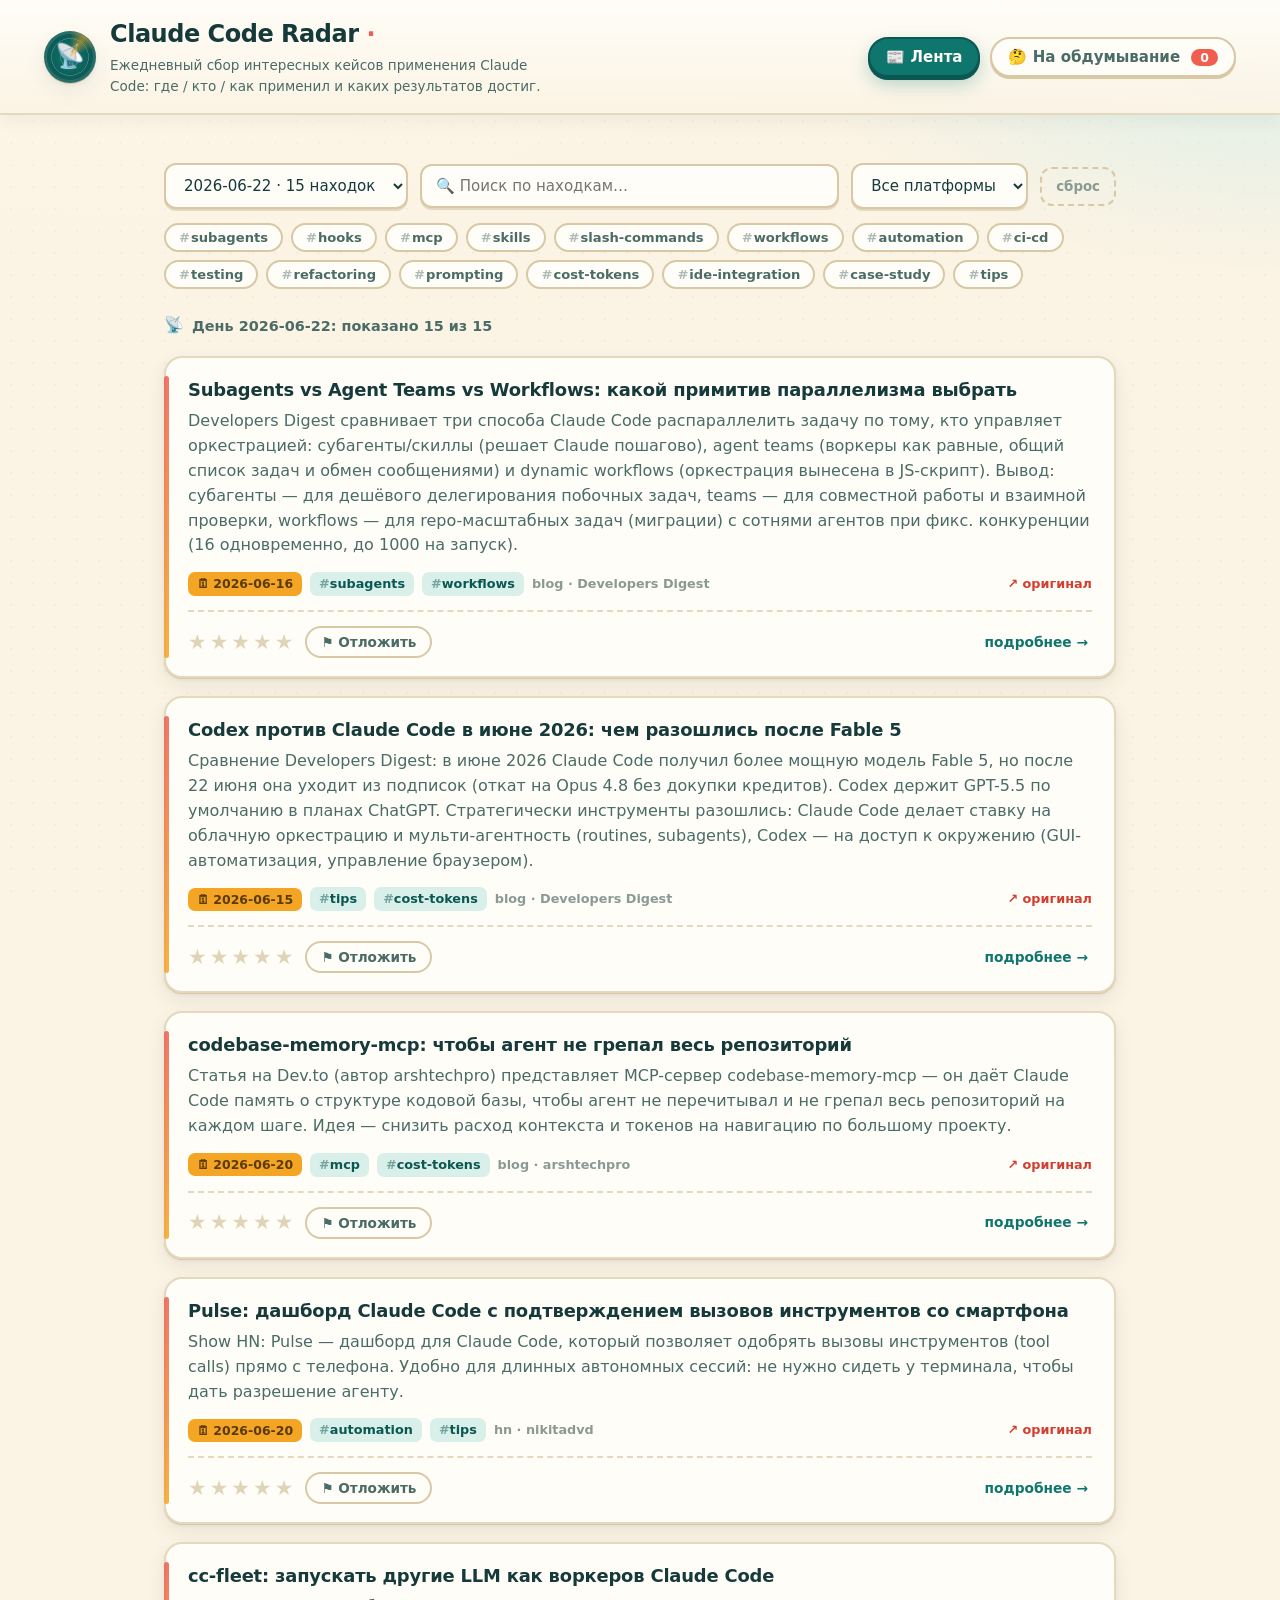
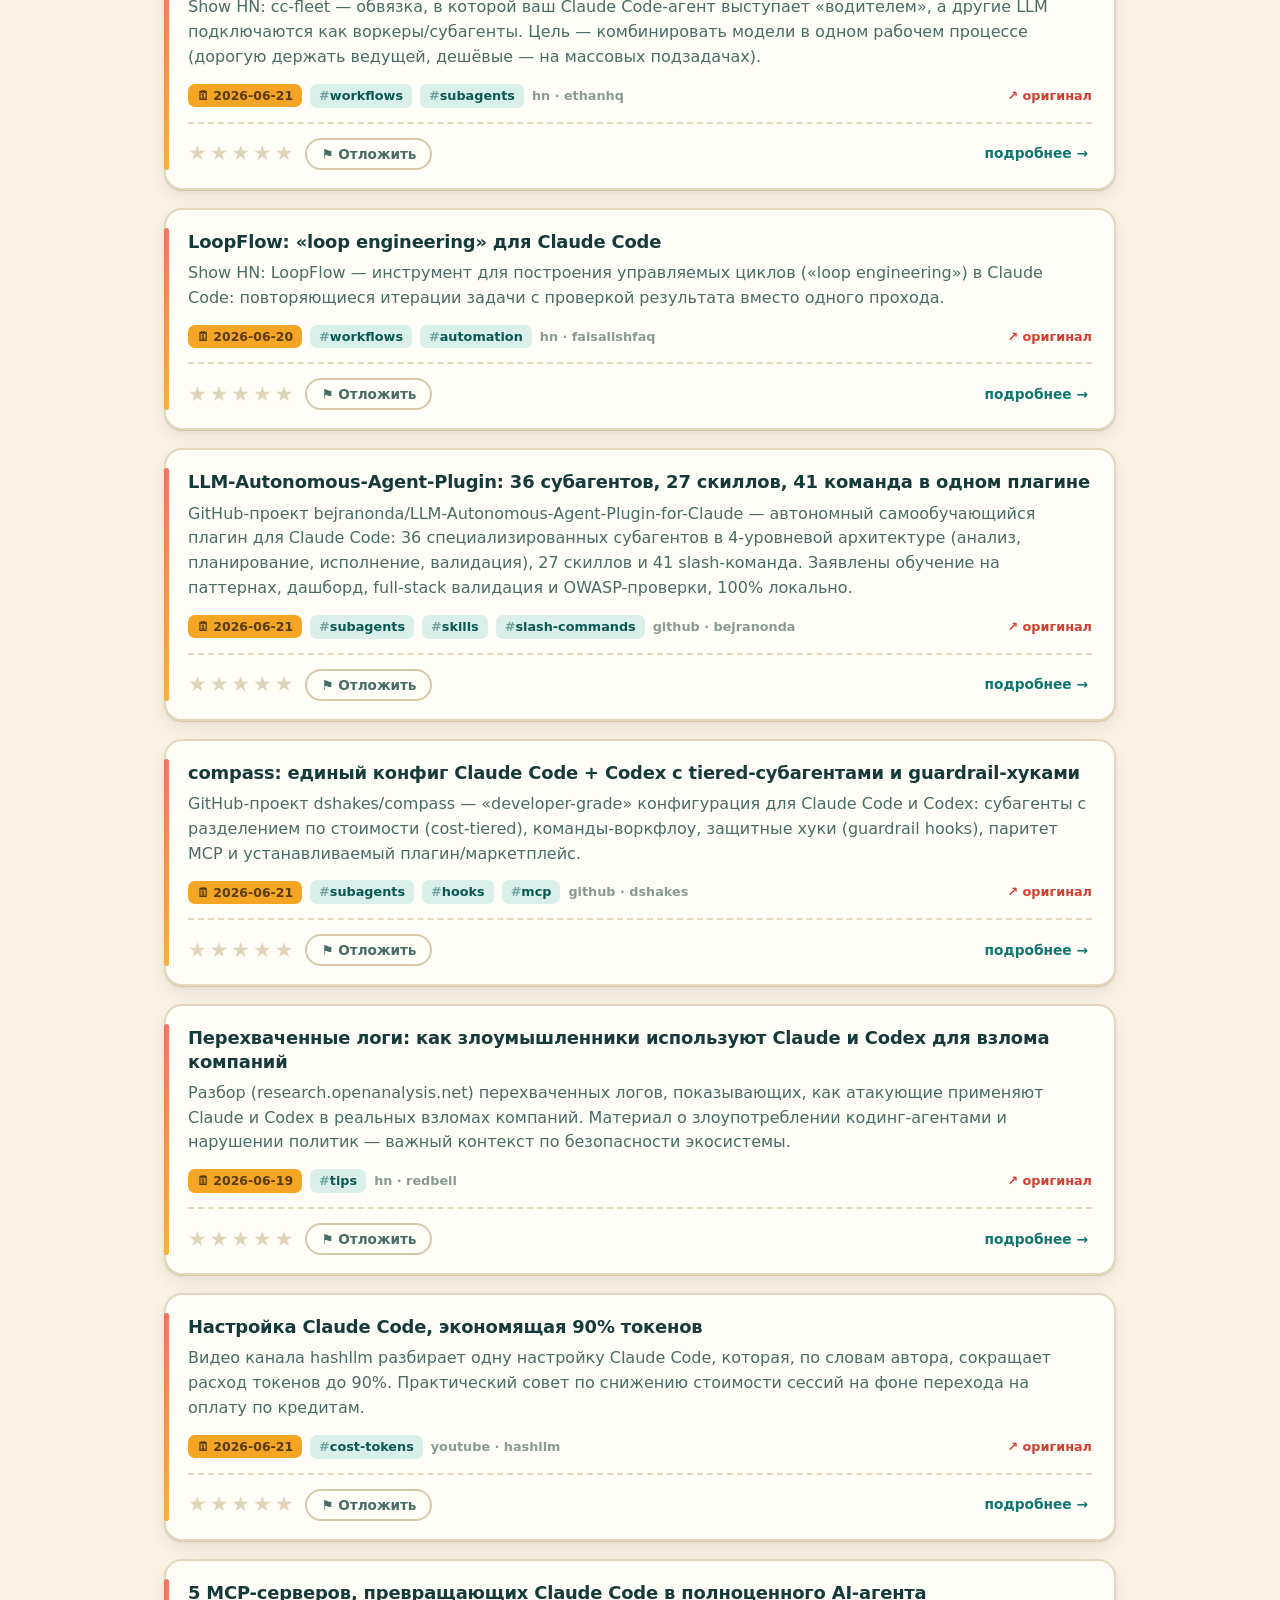
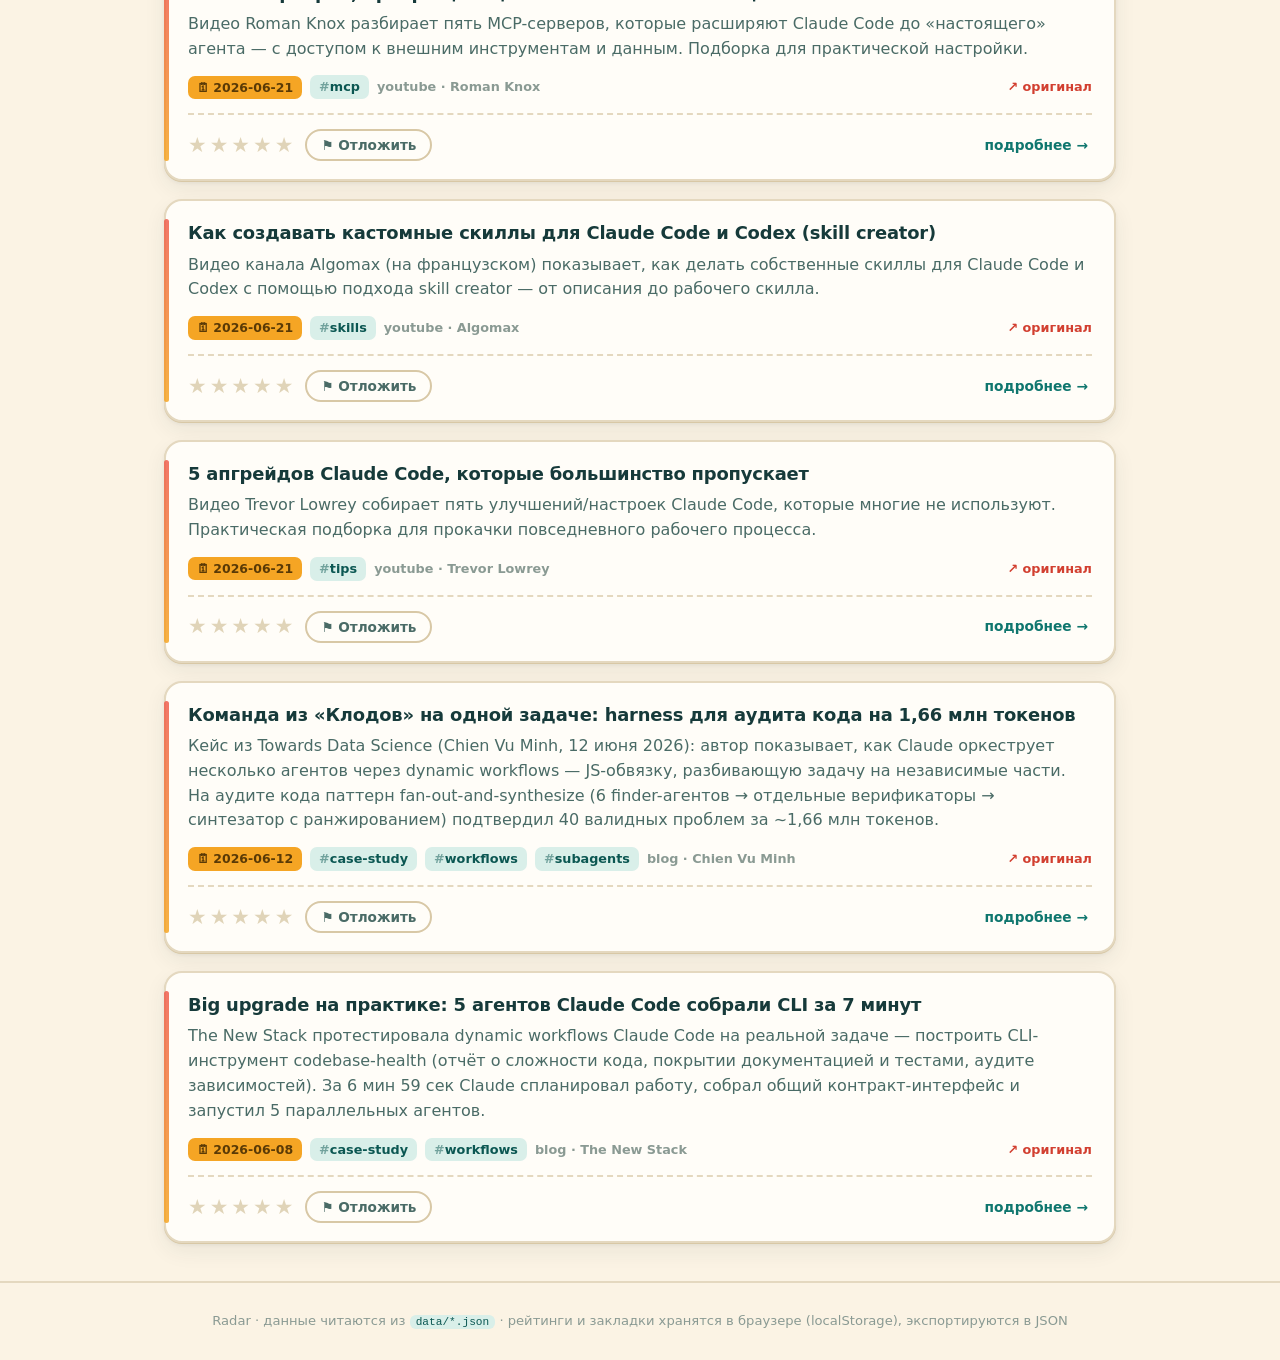
==== index.html @ 63e4c724 "Сайт: деплой-обёртка для GitHub Pages (root index.html, версионируем manifest.json) Co-Authored-By: " ====
<!DOCTYPE html>
<html lang="ru">
<head>
  <meta charset="UTF-8" />
  <meta name="viewport" content="width=device-width, initial-scale=1.0" />
  <!-- Деплой-обёртка для GitHub Pages: сайт обслуживается из корня репозитория,
       поэтому data-root пустой (manifest.json и radars/ лежат рядом в корне).
       CSS/JS переиспользуются из engine/site/ — единственный источник правды. -->
  <meta name="data-root" content="" />
  <meta http-equiv="Cache-Control" content="no-cache, no-store, must-revalidate" />
  <meta http-equiv="Pragma" content="no-cache" />
  <title>Radar — находки</title>
  <link rel="stylesheet" href="engine/site/style.css?v=5" />
  <link rel="icon" href="data:image/svg+xml,<svg xmlns='http://www.w3.org/2000/svg' viewBox='0 0 100 100'><text y='.9em' font-size='90'>📡</text></svg>" />
</head>
<body>
  <header class="topbar">
    <div class="brand">
      <span class="logo">📡</span>
      <div>
        <h1 id="radar-title">Radar</h1>
        <p id="radar-desc" class="muted"></p>
      </div>
    </div>
    <nav class="tabs">
      <button class="tab active" data-view="feed">📰 Лента</button>
      <button class="tab" data-view="think">🤔 На обдумывание <span id="think-count" class="pill">0</span></button>
    </nav>
  </header>

  <!-- ЛЕНТА -->
  <main id="view-feed" class="view">
    <div class="controls">
      <select id="day-select" aria-label="День"></select>
      <input id="search" type="search" placeholder="🔍 Поиск по находкам…" />
      <select id="platform-select" aria-label="Платформа">
        <option value="">Все платформы</option>
      </select>
      <button id="reset-filters" class="ghost" title="Сбросить фильтры">сброс</button>
    </div>
    <div id="tagbar" class="tagbar"></div>
    <p id="feed-summary" class="muted summary"></p>
    <div id="cards" class="cards"></div>
  </main>

  <!-- НА ОБДУМЫВАНИЕ -->
  <main id="view-think" class="view hidden">
    <div class="controls">
      <p class="muted summary" id="think-summary"></p>
      <button id="export-btn" class="primary">⬇ Экспорт (ratings + saved)</button>
    </div>
    <div id="think-board"></div>
  </main>

  <!-- DRILL-DOWN модалка -->
  <div id="modal" class="modal hidden" role="dialog" aria-modal="true">
    <div class="modal-card">
      <button id="modal-close" class="modal-close" aria-label="Закрыть">✕</button>
      <div id="modal-body"></div>
    </div>
  </div>

  <footer class="foot muted">
    Radar · данные читаются из <code>data/*.json</code> · рейтинги и закладки хранятся в браузере (localStorage), экспортируются в JSON
  </footer>

  <script src="engine/site/app.js?v=5"></script>
</body>
</html>
---- engine/site/style.css ----
/* ============================================================================
   RADAR — «Радиостанция открытий»
   Тёплая ретро-футуристичная панель управления: кремовая бумага, глубокий тиил,
   коралловый акцент, живой «радарный луч». Дружелюбно детям, чисто для взрослых.
   Чистая статика, только системные шрифты, без сети. Хуки из index.html не трогаем.
   ========================================================================== */

:root {
  /* палитра: тёплая бумага + глубокий тиил + коралл + янтарь */
  --paper:      #fbf3e4;   /* фон-бумага */
  --paper-2:    #f4e8d2;   /* тёплая тень бумаги */
  --card:       #fffdf8;   /* карточка чуть светлее бумаги */
  --ink:        #163a3a;   /* глубокий тиил — основной текст */
  --ink-soft:   #4a6b66;   /* приглушённый тиил */
  --muted:      #8a9a93;   /* серо-зелёный muted */
  --line:       #e4d8bf;   /* тёплая линия */
  --line-2:     #d8c8a6;
  --brand:      #0f766e;   /* насыщенный тиил-бренд */
  --brand-deep: #0b5752;
  --brand-soft: #d9efe9;   /* мятная подложка */
  --coral:      #ef5e4e;   /* коралловый акцент */
  --coral-deep: #d23f30;
  --amber:      #f5a524;   /* янтарь — звёзды/рейтинг */
  --amber-deep: #d98612;
  --good:       #2f9e6f;   /* зелёный — отложено */

  --radius:   18px;
  --radius-s: 12px;
  --radius-pill: 999px;

  /* тактильные тени — «бумага лежит на столе» */
  --lift-1: 0 1px 0 var(--line-2), 0 2px 4px rgba(22,58,58,.06), 0 8px 22px rgba(22,58,58,.07);
  --lift-2: 0 1px 0 var(--line-2), 0 6px 10px rgba(22,58,58,.10), 0 18px 40px rgba(22,58,58,.13);
  --press:  inset 0 2px 5px rgba(22,58,58,.18);

  --ff-body: ui-rounded, "Segoe UI", "SF Pro Rounded", system-ui, -apple-system, Roboto, "Helvetica Neue", Arial, sans-serif;
  --ff-display: "Segoe UI", system-ui, -apple-system, "SF Pro Display", Roboto, Arial, sans-serif;
}

* { box-sizing: border-box; }
html, body { margin: 0; }

body {
  font-family: var(--ff-body);
  color: var(--ink);
  line-height: 1.55;
  background-color: var(--paper);
  /* атмосфера: мягкие тёплые блики + тонкая «зерновая» сетка-точки */
  background-image:
    radial-gradient(1200px 600px at 12% -8%, #fff7e9 0%, rgba(255,247,233,0) 60%),
    radial-gradient(900px 500px at 100% 0%, var(--brand-soft) 0%, rgba(217,239,233,0) 55%),
    radial-gradient(rgba(22,58,58,.045) 1px, transparent 1.4px);
  background-size: auto, auto, 22px 22px;
  background-attachment: fixed, fixed, fixed;
  -webkit-font-smoothing: antialiased;
}

.muted { color: var(--muted); }
code {
  background: var(--brand-soft);
  color: var(--brand-deep);
  padding: 1px 6px;
  border-radius: 6px;
  font-size: .85em;
  font-family: ui-monospace, "Cascadia Code", "Consolas", monospace;
}
.hidden { display: none !important; }

a { color: var(--brand); }

/* ============================ TOPBAR ===================================== */
.topbar {
  position: sticky; top: 0; z-index: 20;
  background: linear-gradient(180deg, rgba(255,253,248,.96), rgba(251,243,228,.92));
  backdrop-filter: blur(8px);
  border-bottom: 2px solid var(--line);
  padding: 16px clamp(16px, 4vw, 44px);
  display: flex; flex-wrap: wrap; gap: 16px;
  align-items: center; justify-content: space-between;
  box-shadow: 0 6px 18px rgba(22,58,58,.05);
}

.brand { display: flex; gap: 14px; align-items: center; }

/* живой радарный диск вместо плоского эмодзи */
.logo {
  position: relative;
  width: 52px; height: 52px;
  display: grid; place-items: center;
  font-size: 24px;
  border-radius: 50%;
  background:
    radial-gradient(circle at 50% 50%, #0f766e 0%, #0b5752 70%);
  box-shadow: var(--lift-1), inset 0 0 0 3px rgba(255,255,255,.12);
  overflow: hidden;
  flex: none;
}
/* концентрические кольца */
.logo::before {
  content: "";
  position: absolute; inset: 6px;
  border-radius: 50%;
  background:
    repeating-radial-gradient(circle at 50% 50%, rgba(255,255,255,.18) 0 1px, transparent 1px 9px);
}
/* вращающийся луч */
.logo::after {
  content: "";
  position: absolute; inset: 0;
  border-radius: 50%;
  background: conic-gradient(from 0deg, rgba(245,165,36,.0) 0deg, rgba(245,165,36,.55) 35deg, rgba(245,165,36,0) 70deg);
  animation: sweep 4s linear infinite;
}
@keyframes sweep { to { transform: rotate(360deg); } }
@media (prefers-reduced-motion: reduce) { .logo::after { animation: none; } }

.topbar h1 {
  margin: 0;
  font-family: var(--ff-display);
  font-size: 1.5rem; font-weight: 800;
  letter-spacing: -.02em;
  color: var(--ink);
}
.topbar h1::after { content: " ·"; color: var(--coral); }
.topbar p { margin: 2px 0 0; font-size: .85rem; max-width: 50ch; color: var(--ink-soft); }

/* ============================ TABS ===================================== */
.tabs { display: flex; gap: 10px; }
.tab {
  font-family: var(--ff-body);
  border: 2px solid var(--line-2);
  background: var(--card);
  color: var(--ink-soft);
  padding: 9px 16px;
  border-radius: var(--radius-pill);
  cursor: pointer; font-size: .94rem; font-weight: 650;
  box-shadow: 0 2px 0 var(--line-2);
  transition: transform .12s ease, box-shadow .12s ease, background .15s, color .15s, border-color .15s;
}
.tab:hover { transform: translateY(-1px); background: var(--brand-soft); color: var(--brand-deep); border-color: var(--brand); }
.tab:active { transform: translateY(1px); box-shadow: none; }
.tab.active {
  background: var(--brand); border-color: var(--brand-deep); color: #fffdf8;
  box-shadow: 0 3px 0 var(--brand-deep), 0 8px 18px rgba(15,118,110,.28);
}
.pill {
  background: rgba(255,255,255,.22);
  border-radius: var(--radius-pill);
  padding: 1px 9px; font-size: .78rem; font-weight: 800;
  margin-left: 6px; display: inline-block; min-width: 20px; text-align: center;
}
.tab:not(.active) .pill { background: var(--coral); color: #fff; }

/* ============================ VIEWS ===================================== */
.view {
  padding: clamp(20px, 4vw, 48px) clamp(16px, 4vw, 44px) 10px;
  max-width: 1040px; margin: 0 auto;
  animation: rise .4s ease both;
}
@keyframes rise { from { opacity: 0; transform: translateY(8px); } to { opacity: 1; transform: none; } }

/* ============================ CONTROLS ================================== */
.controls {
  display: flex; flex-wrap: wrap; gap: 12px; align-items: center; margin-bottom: 14px;
}
.controls select, .controls input {
  font-family: var(--ff-body);
  padding: 11px 14px;
  border: 2px solid var(--line-2);
  border-radius: var(--radius-s);
  background: var(--card);
  font-size: .94rem; color: var(--ink);
  box-shadow: 0 1px 0 #fff inset, 0 2px 0 var(--line);
  transition: border-color .15s, box-shadow .15s;
}
.controls select:focus, .controls input:focus {
  outline: none; border-color: var(--brand);
  box-shadow: 0 0 0 4px var(--brand-soft);
}
#search { flex: 1; min-width: 200px; }

button.ghost {
  font-family: var(--ff-body);
  border: 2px dashed var(--line-2); background: transparent;
  border-radius: var(--radius-s); padding: 10px 14px; cursor: pointer;
  color: var(--muted); font-weight: 600; transition: color .15s, border-color .15s;
}
button.ghost:hover { color: var(--coral-deep); border-color: var(--coral); }

button.primary {
  font-family: var(--ff-body);
  background: var(--coral); color: #fff; border: none;
  border-radius: var(--radius-s); padding: 11px 18px; cursor: pointer;
  font-size: .94rem; font-weight: 700; margin-left: auto;
  box-shadow: 0 3px 0 var(--coral-deep), 0 8px 18px rgba(239,94,78,.3);
  transition: transform .12s ease, box-shadow .12s ease;
}
button.primary:hover { transform: translateY(-1px); }
button.primary:active { transform: translatey(2px); box-shadow: 0 1px 0 var(--coral-deep); }

/* ============================ TAGBAR =================================== */
.tagbar { display: flex; flex-wrap: wrap; gap: 8px; margin-bottom: 18px; }
.tagchip {
  font-family: var(--ff-body);
  border: 2px solid var(--line-2); background: var(--card); color: var(--ink-soft);
  border-radius: var(--radius-pill); padding: 5px 13px; font-size: .82rem; font-weight: 600;
  cursor: pointer; transition: transform .1s ease, background .15s, color .15s, border-color .15s;
}
.tagchip::before { content: "#"; opacity: .45; margin-right: 1px; }
.tagchip:hover { transform: translateY(-1px); border-color: var(--brand); color: var(--brand-deep); }
.tagchip.on {
  background: var(--brand); border-color: var(--brand-deep); color: #fffdf8;
  box-shadow: 0 2px 0 var(--brand-deep);
}
.tagchip.on::before { opacity: .7; }

.summary {
  margin: 6px 0 18px; font-size: .9rem; font-weight: 600; color: var(--ink-soft);
  display: inline-flex; align-items: center; gap: 8px;
}
.summary::before { content: "📡"; font-size: 1rem; }

/* ============================ CARDS =================================== */
.cards { display: grid; gap: 18px; }

.card {
  position: relative;
  background: var(--card);
  border: 2px solid var(--line);
  border-radius: var(--radius);
  box-shadow: var(--lift-1);
  padding: 20px 22px 18px;
  transition: transform .16s cubic-bezier(.2,.7,.3,1.3), box-shadow .16s, border-color .16s;
}
/* коралловый «корешок» слева, как закладка в книге */
.card::before {
  content: "";
  position: absolute; left: -2px; top: 18px; bottom: 18px; width: 5px;
  border-radius: 6px;
  background: linear-gradient(180deg, var(--coral), var(--amber));
  opacity: .85;
}
.card:hover {
  transform: translateY(-3px);
  box-shadow: var(--lift-2);
  border-color: var(--line-2);
}

.card h3 {
  margin: 0 0 8px; font-family: var(--ff-display);
  font-size: 1.12rem; font-weight: 750; letter-spacing: -.01em;
  cursor: pointer; color: var(--ink); line-height: 1.3;
  transition: color .15s;
}
.card h3:hover { color: var(--brand); }
.card .anons { margin: 0 0 14px; color: var(--ink-soft); }

.card .meta { display: flex; flex-wrap: wrap; gap: 8px; align-items: center; font-size: .8rem; }
.tag {
  background: var(--brand-soft); color: var(--brand-deep);
  border-radius: 7px; padding: 2px 9px; font-weight: 650;
}
.tag::before { content: "#"; opacity: .5; }
.date {
  background: var(--amber); color: #5a3a06;
  border-radius: 7px; padding: 2px 9px; font-weight: 700; font-size: .78rem;
  white-space: nowrap;
}
.date .muted { color: #8a6a2a; font-weight: 600; }
.platform { color: var(--muted); font-weight: 600; }
.src { margin-left: auto; }
.src a { color: var(--coral-deep); text-decoration: none; font-weight: 700; }
.src a:hover { text-decoration: underline; text-underline-offset: 2px; }

.card-actions {
  display: flex; gap: 12px; align-items: center;
  margin-top: 14px; padding-top: 14px;
  border-top: 2px dashed var(--line);
}

/* ⭐ рейтинг — тактильные звёзды */
.stars { display: inline-flex; gap: 3px; }
.star {
  cursor: pointer; font-size: 1.3rem; line-height: 1;
  color: #e0d4b8; user-select: none;
  transition: transform .12s ease, color .12s ease;
}
.star:hover { transform: scale(1.25) rotate(-6deg); color: var(--amber); }
.star.on {
  color: var(--amber);
  text-shadow: 0 1px 4px rgba(245,165,36,.5);
  animation: pop .25s ease;
}
@keyframes pop { 0% { transform: scale(.6); } 60% { transform: scale(1.25); } 100% { transform: scale(1); } }

/* ⚑ отложить */
.btn-save {
  font-family: var(--ff-body);
  border: 2px solid var(--line-2); background: var(--card);
  border-radius: var(--radius-pill); padding: 6px 14px; cursor: pointer;
  font-size: .85rem; font-weight: 650; color: var(--ink-soft);
  transition: transform .12s ease, background .15s, color .15s, border-color .15s, box-shadow .15s;
}
.btn-save:hover { transform: translateY(-1px); border-color: var(--good); color: var(--good); }
.btn-save.on {
  background: var(--good); border-color: #257a57; color: #fff;
  box-shadow: 0 2px 0 #257a57;
}

.more { margin-left: auto; }
.btn-more {
  font-family: var(--ff-body);
  border: none; background: none; color: var(--brand); cursor: pointer;
  font-size: .86rem; font-weight: 700; padding: 4px;
}
.btn-more:hover { color: var(--brand-deep); text-decoration: underline; text-underline-offset: 3px; }

/* ============================ THINK BOARD ============================= */
.think-theme { margin-bottom: 30px; }
.think-theme h2 {
  font-family: var(--ff-display);
  font-size: 1.05rem; font-weight: 750; color: var(--ink);
  display: inline-flex; align-items: center; gap: 8px;
  padding-bottom: 8px; margin-bottom: 14px;
  border-bottom: 3px solid var(--amber);
}
.think-theme h2::before { content: "🗂"; }

.think-item {
  background: var(--card); border: 2px solid var(--line);
  border-radius: var(--radius); box-shadow: var(--lift-1);
  padding: 16px 18px; margin-bottom: 14px;
  transition: box-shadow .15s, transform .15s;
}
.think-item:hover { box-shadow: var(--lift-2); transform: translateY(-2px); }
.think-item h4 { margin: 0 0 8px; font-family: var(--ff-display); font-size: 1rem; font-weight: 700; color: var(--ink); }
.think-item .status-row { display: flex; gap: 10px; align-items: center; flex-wrap: wrap; margin: 10px 0; font-size: .85rem; color: var(--muted); }
.think-item .status-row a { color: var(--coral-deep); font-weight: 700; text-decoration: none; }
.think-item .status-row a:hover { text-decoration: underline; }
.think-item select {
  font-family: var(--ff-body);
  padding: 6px 10px; border: 2px solid var(--line-2); border-radius: 9px;
  font-size: .84rem; background: var(--paper); color: var(--ink); font-weight: 600;
}
.think-item textarea {
  width: 100%; border: 2px solid var(--line-2); border-radius: var(--radius-s);
  padding: 11px 13px; font: inherit; font-size: .92rem; color: var(--ink);
  resize: vertical; min-height: 62px; margin-top: 4px; background: var(--paper);
  transition: border-color .15s, box-shadow .15s;
}
.think-item textarea:focus { outline: none; border-color: var(--brand); box-shadow: 0 0 0 4px var(--brand-soft); background: #fff; }
.note-saved { color: var(--good); font-size: .82rem; font-weight: 700; margin-left: 8px; }

.empty {
  text-align: center; color: var(--muted);
  padding: 56px 20px; font-size: 1rem; font-weight: 600;
  background: var(--card); border: 2px dashed var(--line-2);
  border-radius: var(--radius);
}
.empty code { font-weight: 400; }

/* ============================ MODAL =================================== */
.modal {
  position: fixed; inset: 0;
  background: rgba(11,55,52,.5);
  backdrop-filter: blur(4px);
  display: flex; align-items: center; justify-content: center;
  padding: 20px; z-index: 60;
  animation: fade .2s ease both;
}
@keyframes fade { from { opacity: 0; } to { opacity: 1; } }
.modal-card {
  background: var(--card);
  border: 2px solid var(--line-2);
  border-radius: 22px;
  max-width: 660px; width: 100%; max-height: 86vh; overflow: auto;
  padding: 30px 32px; position: relative;
  box-shadow: 0 30px 70px rgba(11,55,52,.4);
  animation: popin .28s cubic-bezier(.2,.8,.3,1.2) both;
}
@keyframes popin { from { opacity: 0; transform: translateY(16px) scale(.97); } to { opacity: 1; transform: none; } }
/* коралловый верхний кант модалки */
.modal-card::before {
  content: ""; position: absolute; left: 0; right: 0; top: 0; height: 6px;
  border-radius: 22px 22px 0 0;
  background: linear-gradient(90deg, var(--coral), var(--amber), var(--brand));
}
.modal-close {
  position: absolute; top: 16px; right: 18px;
  width: 34px; height: 34px; border-radius: 50%;
  border: 2px solid var(--line-2); background: var(--paper);
  font-size: 1rem; cursor: pointer; color: var(--ink-soft);
  transition: transform .12s ease, background .15s, color .15s;
}
.modal-close:hover { transform: rotate(90deg); background: var(--coral); color: #fff; border-color: var(--coral-deep); }
.modal-card h2 { margin-top: 6px; font-family: var(--ff-display); font-weight: 800; letter-spacing: -.01em; color: var(--ink); }
.modal-card p { color: var(--ink-soft); }
.modal-card strong { color: var(--ink); }
.modal-card .rasshifrovka {
  white-space: pre-wrap;
  background: var(--paper); border-left: 4px solid var(--amber);
  border-radius: 0 var(--radius-s) var(--radius-s) 0;
  padding: 12px 16px; color: var(--ink); margin: 6px 0;
}

/* «Весь текст» */
.fulltext-bar { display: flex; gap: 12px; align-items: center; flex-wrap: wrap; margin: 16px 0 4px; }
.btn-fulltext {
  font-family: var(--ff-body);
  background: var(--brand); color: #fffdf8; border: none;
  border-radius: var(--radius-pill); padding: 9px 16px; cursor: pointer;
  font-size: .9rem; font-weight: 700;
  box-shadow: 0 3px 0 var(--brand-deep);
  transition: transform .12s ease;
}
.btn-fulltext:hover { transform: translateY(-1px); }
.btn-fulltext:active { transform: translateY(2px); box-shadow: 0 1px 0 var(--brand-deep); }
.orig-link { color: var(--coral-deep); font-weight: 700; text-decoration: none; }
.orig-link:hover { text-decoration: underline; }
.fulltext-body {
  margin-top: 12px; background: var(--paper); border: 1px solid var(--line);
  border-radius: var(--radius-s); padding: 14px 18px; max-height: 48vh; overflow: auto;
}
.fulltext-body.collapsed { display: none; }
.ft-content h1, .ft-content h2, .ft-content h3 { font-family: var(--ff-display); margin: 12px 0 6px; }
.ft-content p { margin: 8px 0; color: var(--ink); }
.ft-content ul { margin: 8px 0; padding-left: 20px; }
.ft-cmd {
  background: var(--ink); color: #d9efe9; padding: 8px 12px; border-radius: 8px;
  font-family: ui-monospace, "Cascadia Code", Consolas, monospace; font-size: .85rem; overflow-x: auto;
}

/* ============================ FOOTER ================================= */
.foot {
  text-align: center; padding: 28px 20px;
  font-size: .82rem; color: var(--muted);
  border-top: 2px solid var(--line); margin-top: 28px;
}

/* ============================ RESPONSIVE ============================= */
@media (max-width: 560px) {
  .topbar { gap: 12px; }
  .topbar h1 { font-size: 1.3rem; }
  .tabs { width: 100%; }
  .tab { flex: 1; text-align: center; }
  button.primary { margin-left: 0; width: 100%; }
  .src { margin-left: 0; width: 100%; }
}
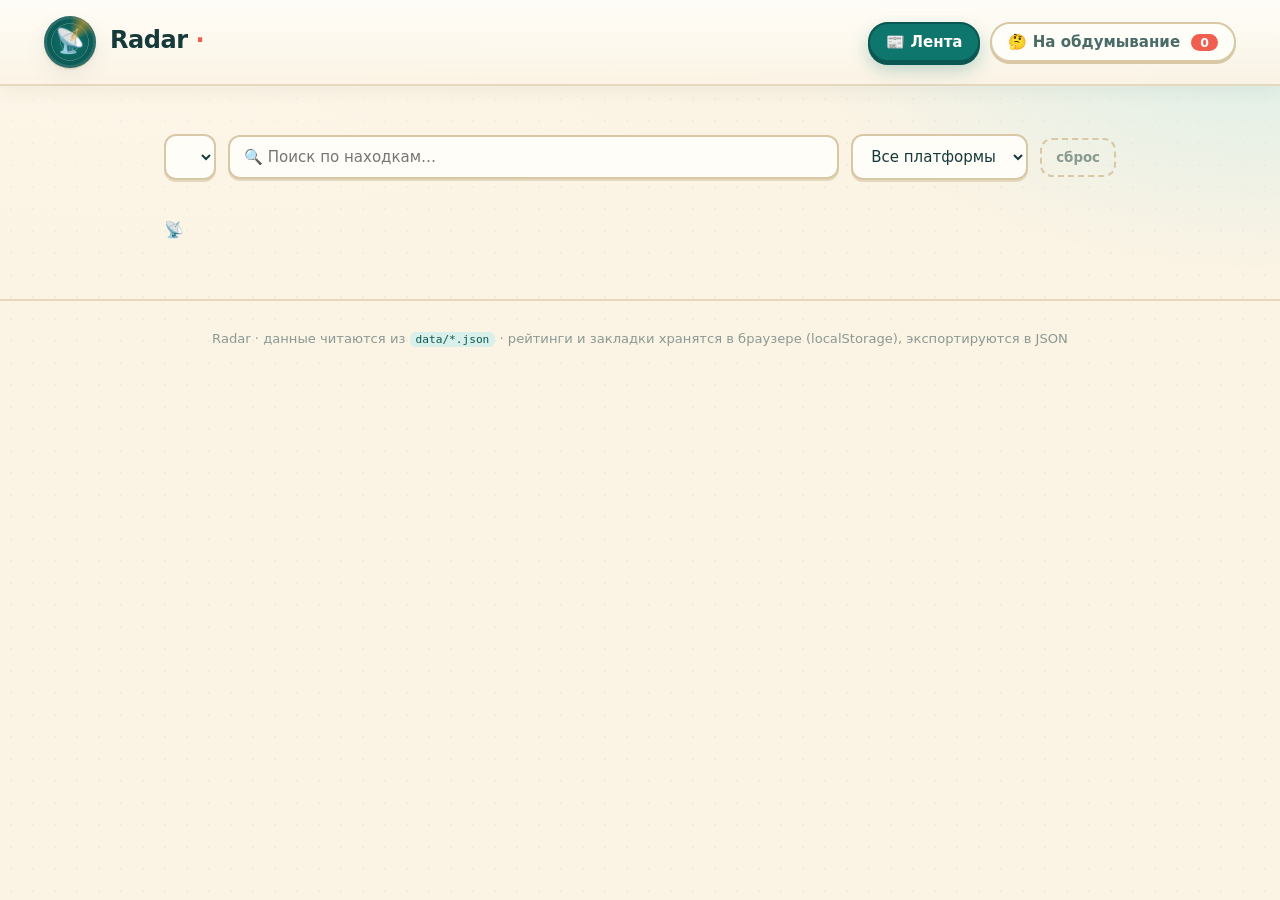
==== commit bd7c482b: "Карточки за 30-06 практичны: summary + блок «Зачем» Практичный текст лежал в details (drill-down по " ====
--- a/index.html
+++ b/index.html
@@ -10,7 +10,7 @@
   <meta http-equiv="Cache-Control" content="no-cache, no-store, must-revalidate" />
   <meta http-equiv="Pragma" content="no-cache" />
   <title>Radar — находки</title>
-  <link rel="stylesheet" href="engine/site/style.css?v=5" />
+  <link rel="stylesheet" href="engine/site/style.css?v=7" />
   <link rel="icon" href="data:image/svg+xml,<svg xmlns='http://www.w3.org/2000/svg' viewBox='0 0 100 100'><text y='.9em' font-size='90'>📡</text></svg>" />
 </head>
 <body>
@@ -64,6 +64,6 @@
     Radar · данные читаются из <code>data/*.json</code> · рейтинги и закладки хранятся в браузере (localStorage), экспортируются в JSON
   </footer>
 
-  <script src="engine/site/app.js?v=5"></script>
+  <script src="engine/site/app.js?v=7"></script>
 </body>
 </html>
--- a/engine/site/style.css
+++ b/engine/site/style.css
@@ -124,6 +124,22 @@
 .topbar h1::after { content: " ·"; color: var(--coral); }
 .topbar p { margin: 2px 0 0; font-size: .85rem; max-width: 50ch; color: var(--ink-soft); }
 
+/* ===================== RADAR (тема) SELECT ============================= */
+.radar-select {
+  font-family: var(--ff-body);
+  font-size: .95rem; font-weight: 700;
+  color: var(--brand-deep);
+  background: var(--brand-soft);
+  border: 2px solid var(--brand);
+  border-radius: var(--radius-pill);
+  padding: 9px 16px;
+  cursor: pointer;
+  transition: background .15s, border-color .15s, transform .15s;
+  max-width: 42vw;
+}
+.radar-select:hover { transform: translateY(-1px); background: #cdeae3; }
+.radar-select:focus { outline: none; box-shadow: 0 0 0 3px rgba(15,118,110,.22); }
+
 /* ============================ TABS ===================================== */
 .tabs { display: flex; gap: 10px; }
 .tab {
@@ -253,7 +269,9 @@
   transition: color .15s;
 }
 .card h3:hover { color: var(--brand); }
-.card .anons { margin: 0 0 14px; color: var(--ink-soft); }
+.card .anons { margin: 0 0 10px; color: var(--ink-soft); }
+.card .why { margin: 0 0 14px; padding: 8px 10px; background: var(--brand-soft); border-left: 3px solid var(--brand); border-radius: var(--radius-s); font-size: .94rem; }
+.card .why strong { color: var(--brand-deep); }
 
 .card .meta { display: flex; flex-wrap: wrap; gap: 8px; align-items: center; font-size: .8rem; }
 .tag {
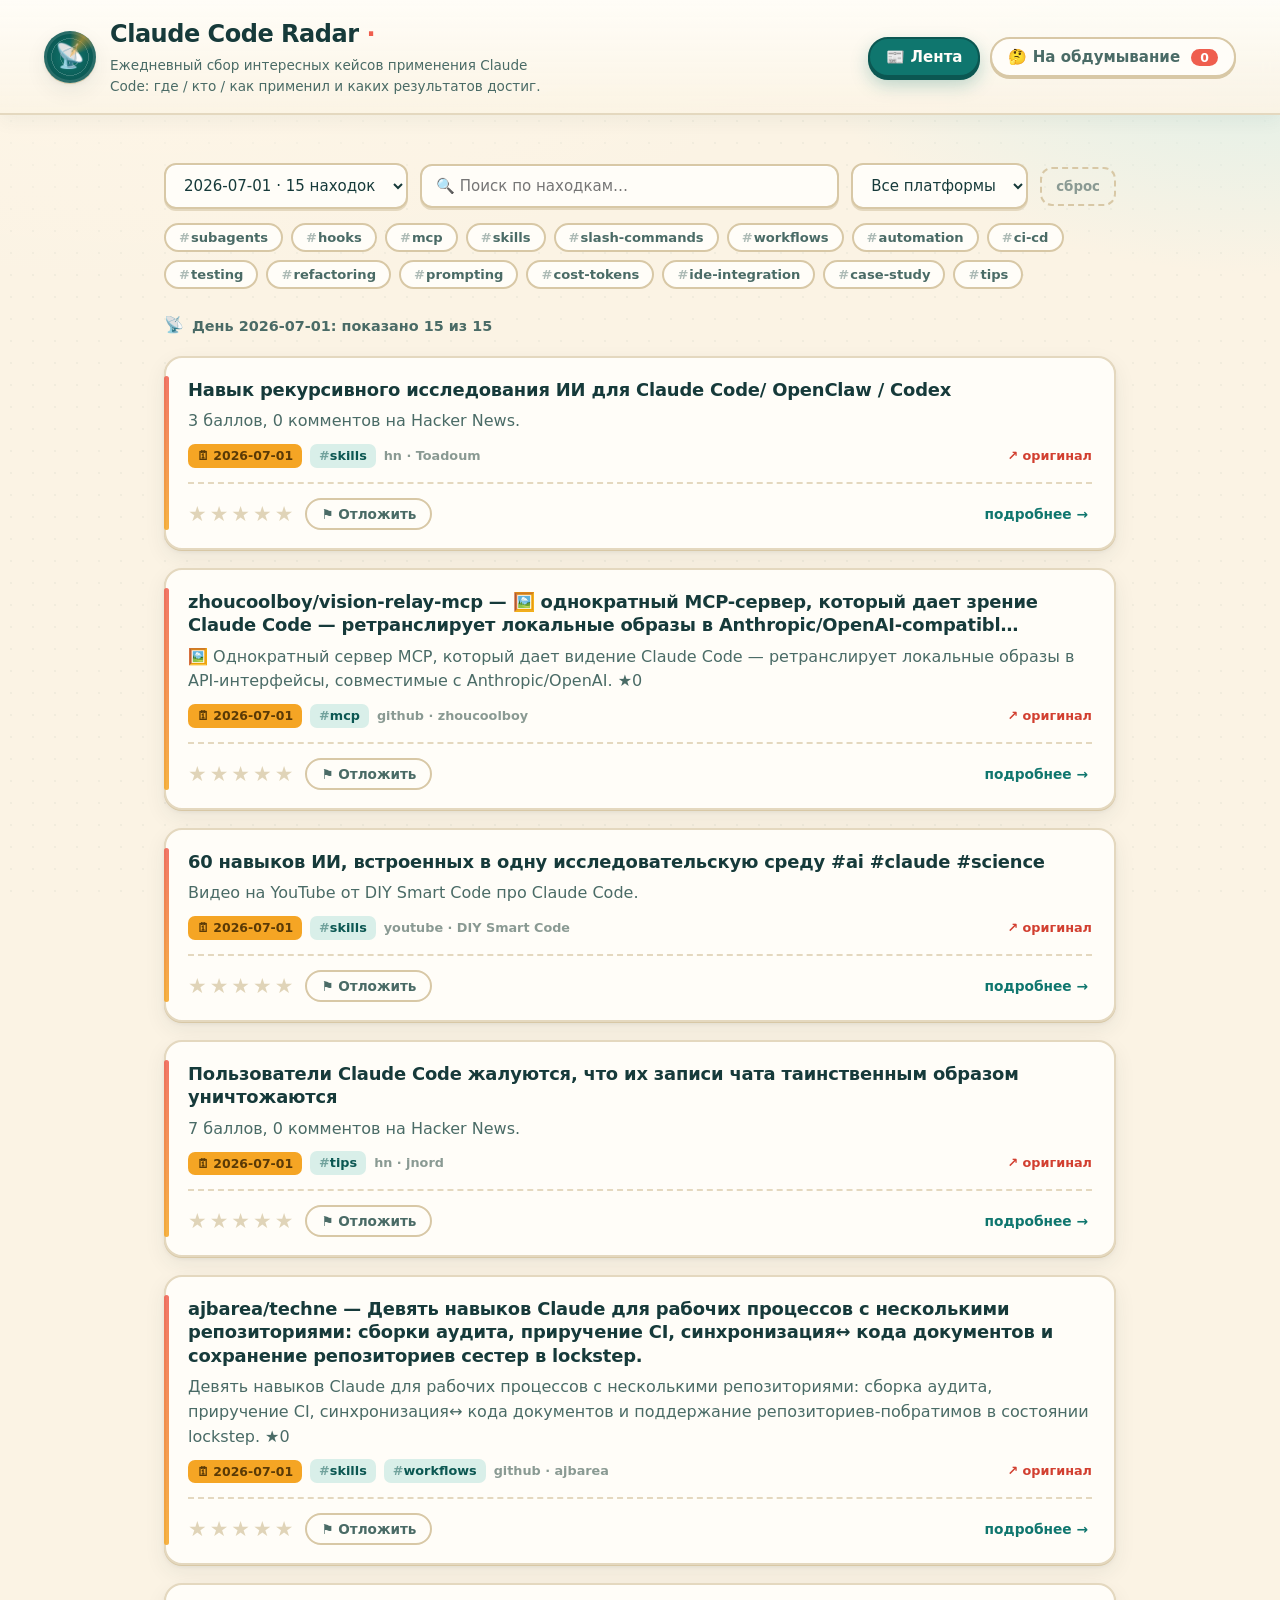
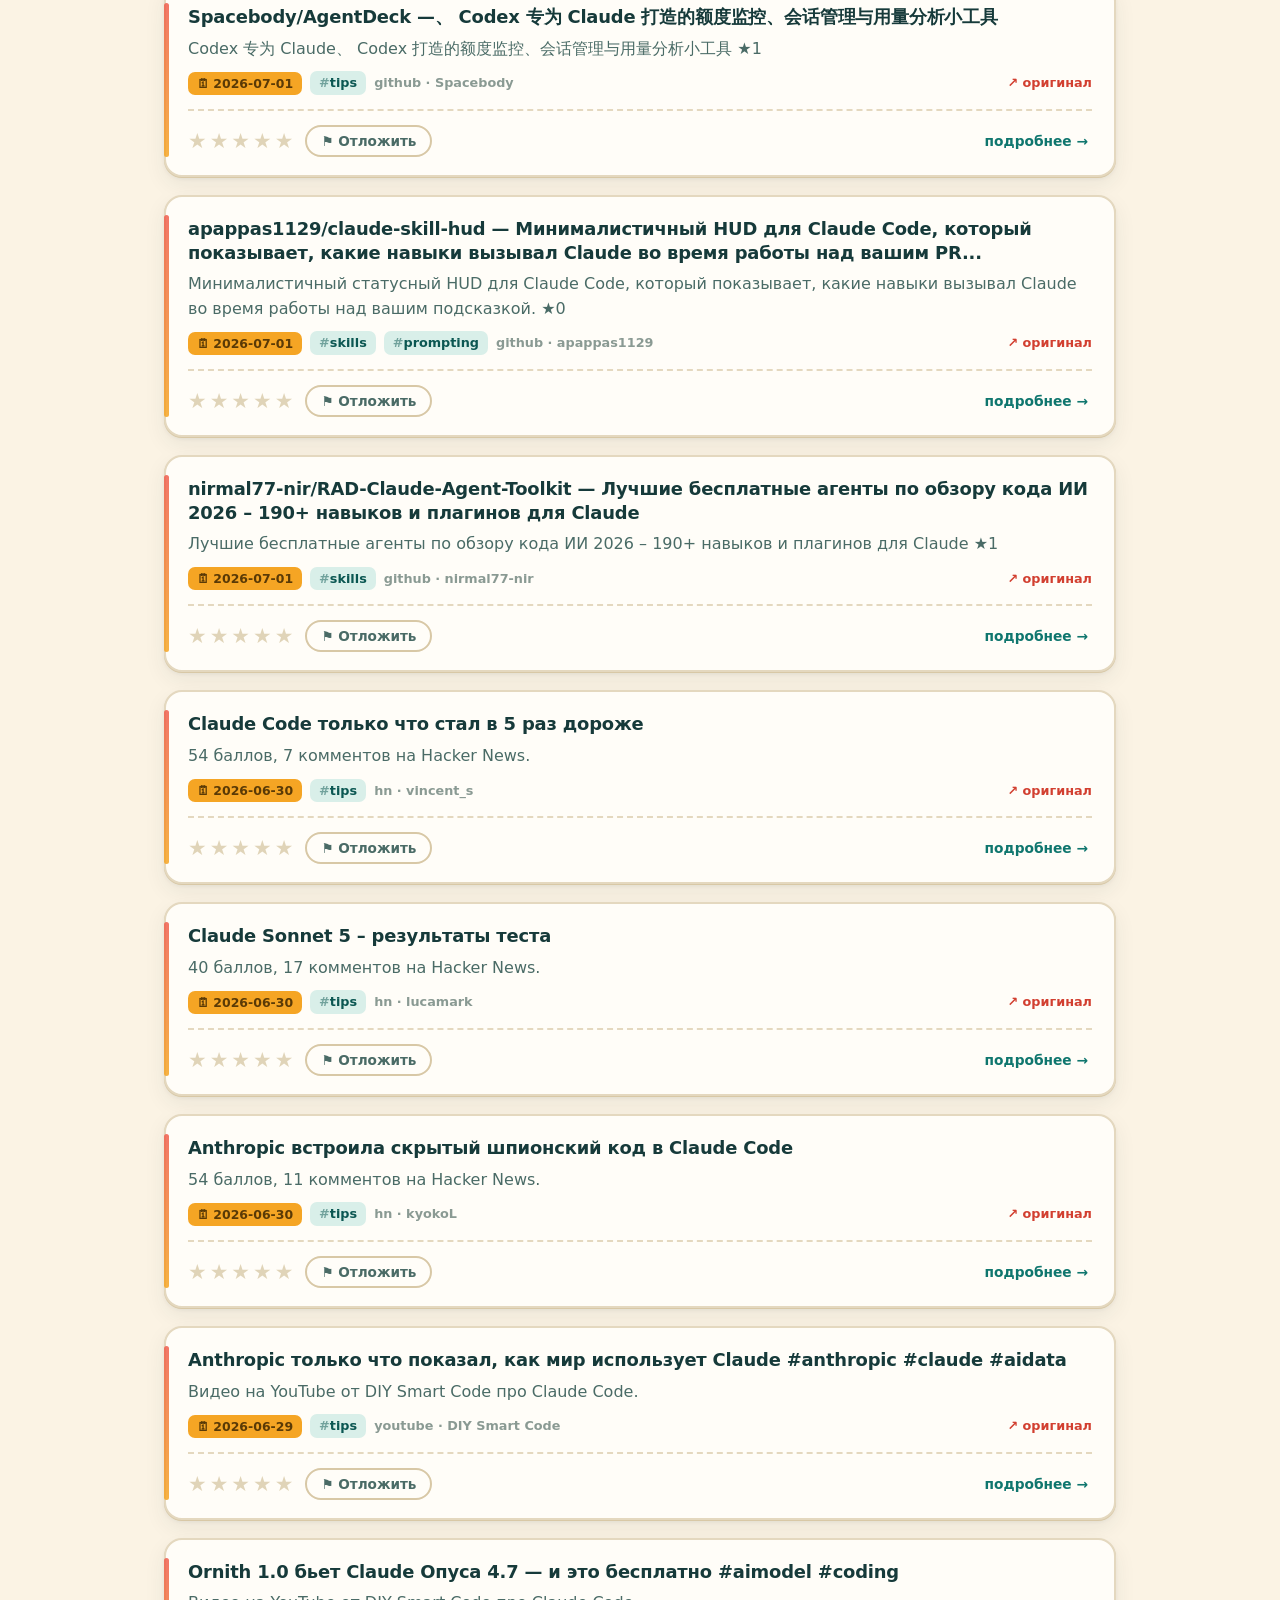
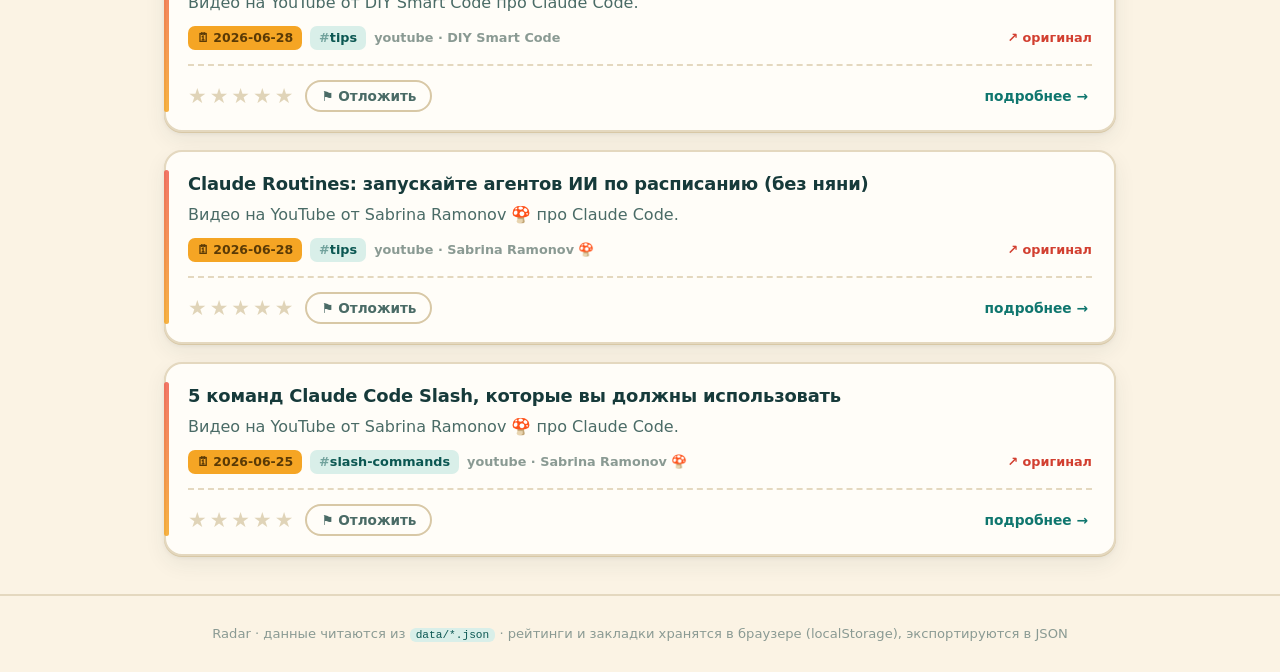
==== commit 9b3890e9: "Фикс пустого экрана: app.js падал на отсутствии radar-select Корневой index.html (деплой-обёртка Pag" ====
--- a/index.html
+++ b/index.html
@@ -10,7 +10,7 @@
   <meta http-equiv="Cache-Control" content="no-cache, no-store, must-revalidate" />
   <meta http-equiv="Pragma" content="no-cache" />
   <title>Radar — находки</title>
-  <link rel="stylesheet" href="engine/site/style.css?v=7" />
+  <link rel="stylesheet" href="engine/site/style.css?v=11" />
   <link rel="icon" href="data:image/svg+xml,<svg xmlns='http://www.w3.org/2000/svg' viewBox='0 0 100 100'><text y='.9em' font-size='90'>📡</text></svg>" />
 </head>
 <body>
@@ -64,6 +64,6 @@
     Radar · данные читаются из <code>data/*.json</code> · рейтинги и закладки хранятся в браузере (localStorage), экспортируются в JSON
   </footer>
 
-  <script src="engine/site/app.js?v=7"></script>
+  <script src="engine/site/app.js?v=11"></script>
 </body>
 </html>
